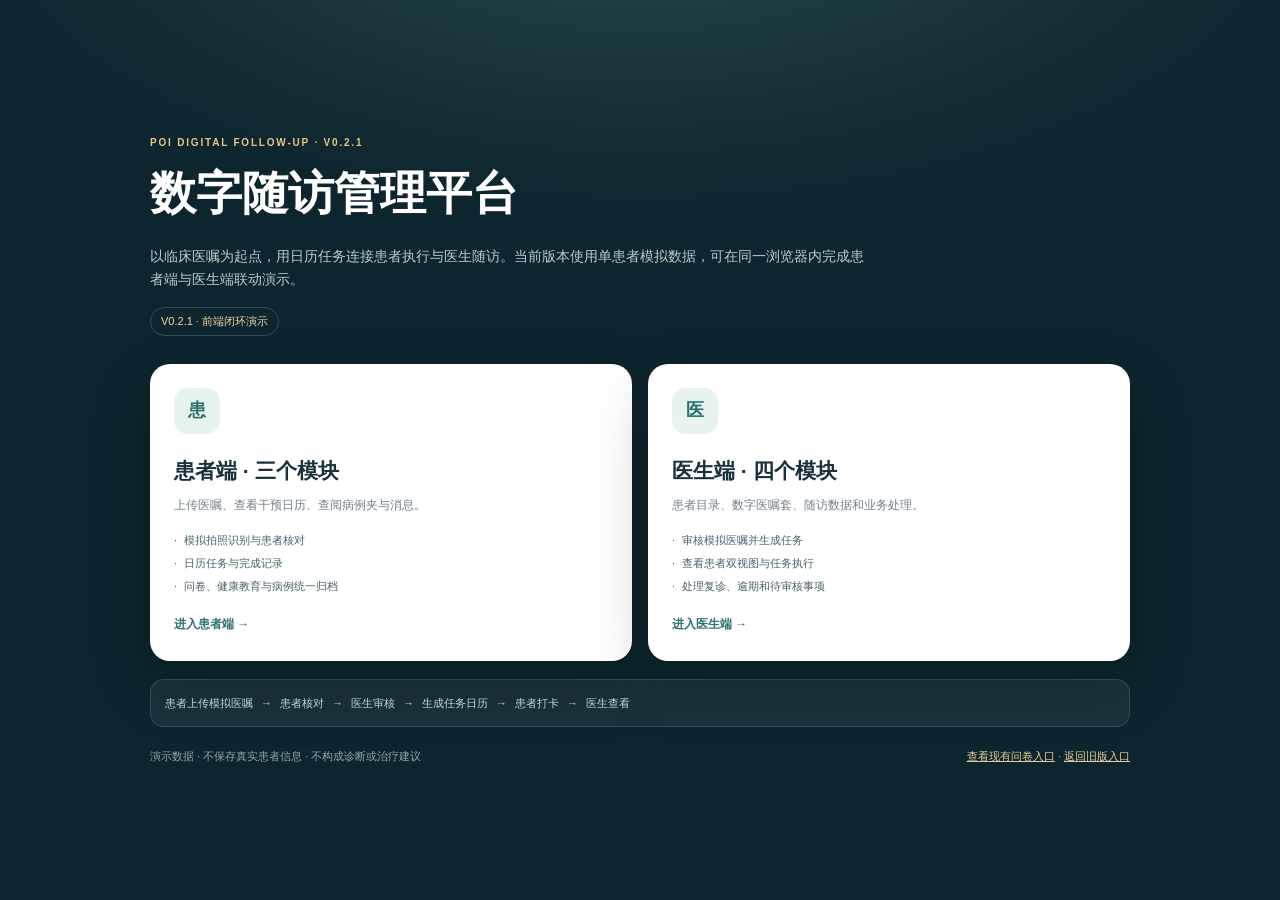
==== v021/index.html @ 00c2c9a2 "搭建POI V0.2.1双端前端闭环演示" ====
<!DOCTYPE html>
<html lang="zh-CN">
<head>
  <meta charset="UTF-8" />
  <meta name="viewport" content="width=device-width, initial-scale=1.0" />
  <title>POI 数字随访管理平台 · V0.2.1</title>
  <link rel="stylesheet" href="shared/base.css" />
  <style>
    body {
      min-height: 100vh;
      display: grid;
      place-items: center;
      padding: 28px 18px;
      background:
        radial-gradient(1000px 500px at 50% -15%, rgba(90, 157, 143, 0.32), transparent 70%),
        #0d252e;
    }
    .portal { width: min(980px, 100%); }
    .portal .eyebrow { color: #e3c686; }
    h1 { margin: 0; color: #fff; font-size: clamp(28px, 5vw, 46px); }
    .lead { max-width: 720px; margin: 13px 0 0; color: #b9cfca; font-size: 14px; }
    .version {
      display: inline-flex;
      margin-top: 16px;
      padding: 4px 10px;
      border: 1px solid rgba(255, 255, 255, 0.18);
      border-radius: 999px;
      color: #f0d7a8;
      font-size: 11px;
    }
    .entry-grid {
      display: grid;
      grid-template-columns: repeat(2, minmax(0, 1fr));
      gap: 16px;
      margin-top: 28px;
    }
    .entry {
      display: block;
      min-height: 220px;
      padding: 24px;
      border-radius: 20px;
      background: #fff;
      color: var(--ink);
      text-decoration: none;
      box-shadow: 0 24px 64px rgba(0, 0, 0, 0.2);
      transition: transform 180ms ease;
    }
    .entry:hover { transform: translateY(-4px); }
    .entry-mark {
      display: grid;
      width: 46px;
      height: 46px;
      place-items: center;
      margin-bottom: 20px;
      border-radius: 14px;
      background: var(--teal-soft);
      color: var(--teal);
      font-size: 18px;
      font-weight: 800;
    }
    .entry h2 { margin: 0 0 8px; font-size: 21px; }
    .entry p { margin: 0; color: var(--muted); font-size: 12px; }
    .entry-list { display: grid; gap: 5px; margin: 15px 0 0; padding: 0; list-style: none; color: #48616b; font-size: 11px; }
    .entry-list li::before { content: "·"; margin-right: 7px; color: var(--teal); }
    .entry-cta { display: inline-block; margin-top: 20px; color: var(--teal); font-size: 12px; font-weight: 800; }
    .flow {
      display: flex;
      flex-wrap: wrap;
      gap: 8px;
      margin-top: 18px;
      padding: 14px;
      border: 1px solid rgba(255, 255, 255, 0.13);
      border-radius: 14px;
      background: rgba(255, 255, 255, 0.06);
      color: #c5d7d3;
      font-size: 11px;
    }
    .flow span::after { content: "→"; margin-left: 8px; color: #e3c686; }
    .flow span:last-child::after { content: ""; }
    .portal-footer {
      display: flex;
      flex-wrap: wrap;
      justify-content: space-between;
      gap: 12px;
      margin-top: 20px;
      color: #8fa9a4;
      font-size: 11px;
    }
    .portal-footer a { color: #e5cd99; }
    @media (max-width: 680px) {
      body { align-items: start; }
      .entry-grid { grid-template-columns: 1fr; }
      .entry { min-height: auto; }
    }
  </style>
</head>
<body>
  <main class="portal">
    <p class="eyebrow">POI DIGITAL FOLLOW-UP · V0.2.1</p>
    <h1>数字随访管理平台</h1>
    <p class="lead">以临床医嘱为起点，用日历任务连接患者执行与医生随访。当前版本使用单患者模拟数据，可在同一浏览器内完成患者端与医生端联动演示。</p>
    <span class="version">V0.2.1 · 前端闭环演示</span>

    <div class="entry-grid">
      <a class="entry" href="app/index.html">
        <span class="entry-mark">患</span>
        <h2>患者端 · 三个模块</h2>
        <p>上传医嘱、查看干预日历、查阅病例夹与消息。</p>
        <ul class="entry-list">
          <li>模拟拍照识别与患者核对</li>
          <li>日历任务与完成记录</li>
          <li>问卷、健康教育与病例统一归档</li>
        </ul>
        <span class="entry-cta">进入患者端 →</span>
      </a>

      <a class="entry" href="doctor/index.html">
        <span class="entry-mark">医</span>
        <h2>医生端 · 四个模块</h2>
        <p>患者目录、数字医嘱套、随访数据和业务处理。</p>
        <ul class="entry-list">
          <li>审核模拟医嘱并生成任务</li>
          <li>查看患者双视图与任务执行</li>
          <li>处理复诊、逾期和待审核事项</li>
        </ul>
        <span class="entry-cta">进入医生端 →</span>
      </a>
    </div>

    <div class="flow">
      <span>患者上传模拟医嘱</span>
      <span>患者核对</span>
      <span>医生审核</span>
      <span>生成任务日历</span>
      <span>患者打卡</span>
      <span>医生查看</span>
    </div>

    <div class="portal-footer">
      <span>演示数据 · 不保存真实患者信息 · 不构成诊断或治疗建议</span>
      <span><a href="../survey.html">查看现有问卷入口</a> · <a href="../index.html">返回旧版入口</a></span>
    </div>
  </main>
</body>
</html>
---- v021/shared/base.css ----
:root {
  --ink: #18313c;
  --muted: #6f818a;
  --navy: #102a35;
  --teal: #2e716d;
  --teal-soft: #e7f3ef;
  --blue-soft: #e5f0f7;
  --gold: #c89a43;
  --gold-soft: #fff5df;
  --red: #b94a43;
  --red-soft: #fff0ee;
  --bg: #f2f6f6;
  --line: #dce6e5;
  --white: #ffffff;
  --shadow: 0 18px 50px rgba(16, 42, 53, 0.09);
}

* { box-sizing: border-box; }

html { scroll-behavior: smooth; }

body {
  margin: 0;
  color: var(--ink);
  background:
    radial-gradient(900px 420px at 50% -180px, #ffffff 0%, rgba(255, 255, 255, 0) 72%),
    var(--bg);
  font-family: "Microsoft YaHei", "PingFang SC", "Noto Sans CJK SC", Arial, sans-serif;
  line-height: 1.65;
}

button,
input,
textarea,
select {
  font: inherit;
}

button { cursor: pointer; }

a { color: inherit; }

.eyebrow {
  margin: 0 0 5px;
  color: var(--teal);
  font-size: 10px;
  font-weight: 800;
  letter-spacing: 1.8px;
}

.demo-banner {
  display: flex;
  align-items: flex-start;
  gap: 8px;
  padding: 9px 12px;
  border: 1px solid #ead8b4;
  border-radius: 11px;
  background: #fffaf0;
  color: #7e6842;
  font-size: 11px;
}

.demo-banner strong {
  flex-shrink: 0;
  color: #8c6322;
}

.pill {
  display: inline-flex;
  align-items: center;
  gap: 4px;
  padding: 3px 8px;
  border-radius: 999px;
  font-size: 10px;
  font-weight: 700;
  white-space: nowrap;
}

.pill.mint { background: var(--teal-soft); color: var(--teal); }
.pill.blue { background: var(--blue-soft); color: #30657f; }
.pill.gold { background: var(--gold-soft); color: #8e681f; }
.pill.red { background: var(--red-soft); color: var(--red); }
.pill.gray { background: #f0f3f4; color: var(--muted); }

.primary-btn,
.secondary-btn,
.ghost-btn,
.danger-btn {
  display: inline-flex;
  align-items: center;
  justify-content: center;
  gap: 6px;
  min-height: 36px;
  padding: 8px 13px;
  border-radius: 9px;
  font-size: 12px;
  font-weight: 700;
  text-decoration: none;
  transition: transform 150ms ease, border-color 150ms ease, background 150ms ease;
}

.primary-btn:hover,
.secondary-btn:hover,
.ghost-btn:hover,
.danger-btn:hover {
  transform: translateY(-1px);
}

.primary-btn {
  border: 1px solid var(--teal);
  background: var(--teal);
  color: #ffffff;
}

.secondary-btn {
  border: 1px solid var(--line);
  background: #ffffff;
  color: var(--teal);
}

.ghost-btn {
  border: 1px solid rgba(255, 255, 255, 0.25);
  background: transparent;
  color: #ffffff;
}

.danger-btn {
  border: 1px solid #e8c5c1;
  background: var(--red-soft);
  color: var(--red);
}

.toast {
  position: fixed;
  left: 50%;
  bottom: 24px;
  z-index: 100;
  max-width: calc(100vw - 32px);
  padding: 10px 16px;
  transform: translateX(-50%);
  border-radius: 999px;
  background: rgba(16, 42, 53, 0.95);
  color: #ffffff;
  font-size: 12px;
  text-align: center;
  box-shadow: 0 10px 34px rgba(16, 42, 53, 0.22);
}

.toast.hidden { display: none; }

.empty-state {
  padding: 28px 20px;
  border: 1px dashed #cfdcda;
  border-radius: 14px;
  background: #fbfcfc;
  color: var(--muted);
  font-size: 12px;
  text-align: center;
}

.status-label {
  display: inline-flex;
  align-items: center;
  gap: 5px;
  font-size: 10px;
  font-weight: 700;
}

.status-label::before {
  width: 7px;
  height: 7px;
  border-radius: 50%;
  background: currentColor;
  content: "";
}

.mobile-only { display: none; }

@media (max-width: 720px) {
  .desktop-only { display: none !important; }
  .mobile-only { display: block; }
}
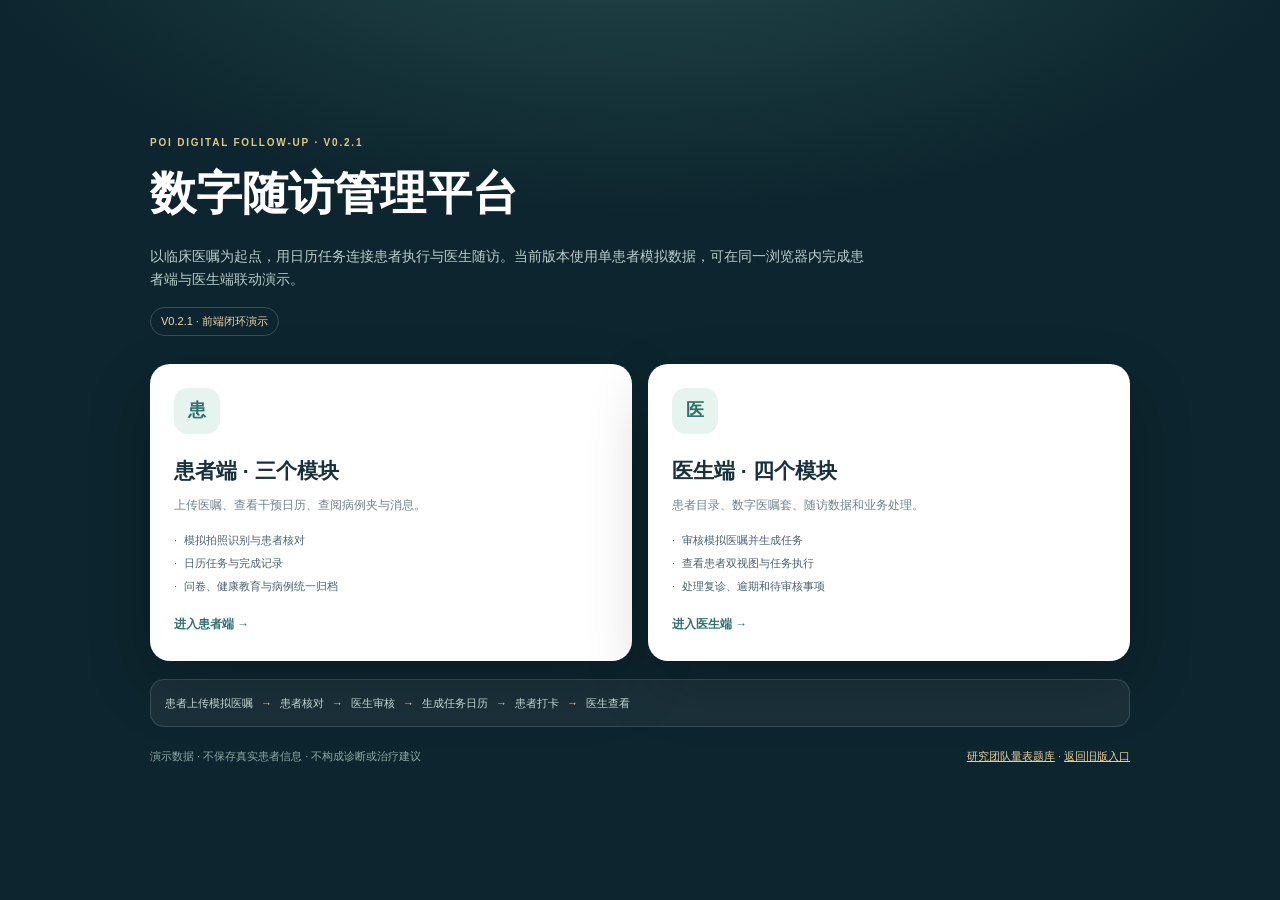
==== commit 4c9b4ae7: "统一患者问卷入口并将专科指标移至医生端" ====
--- a/v021/index.html
+++ b/v021/index.html
@@ -138,7 +138,7 @@
 
     <div class="portal-footer">
       <span>演示数据 · 不保存真实患者信息 · 不构成诊断或治疗建议</span>
-      <span><a href="../survey.html">查看现有问卷入口</a> · <a href="../index.html">返回旧版入口</a></span>
+      <span><a href="../survey.html">研究团队量表题库</a> · <a href="../index.html">返回旧版入口</a></span>
     </div>
   </main>
 </body>
